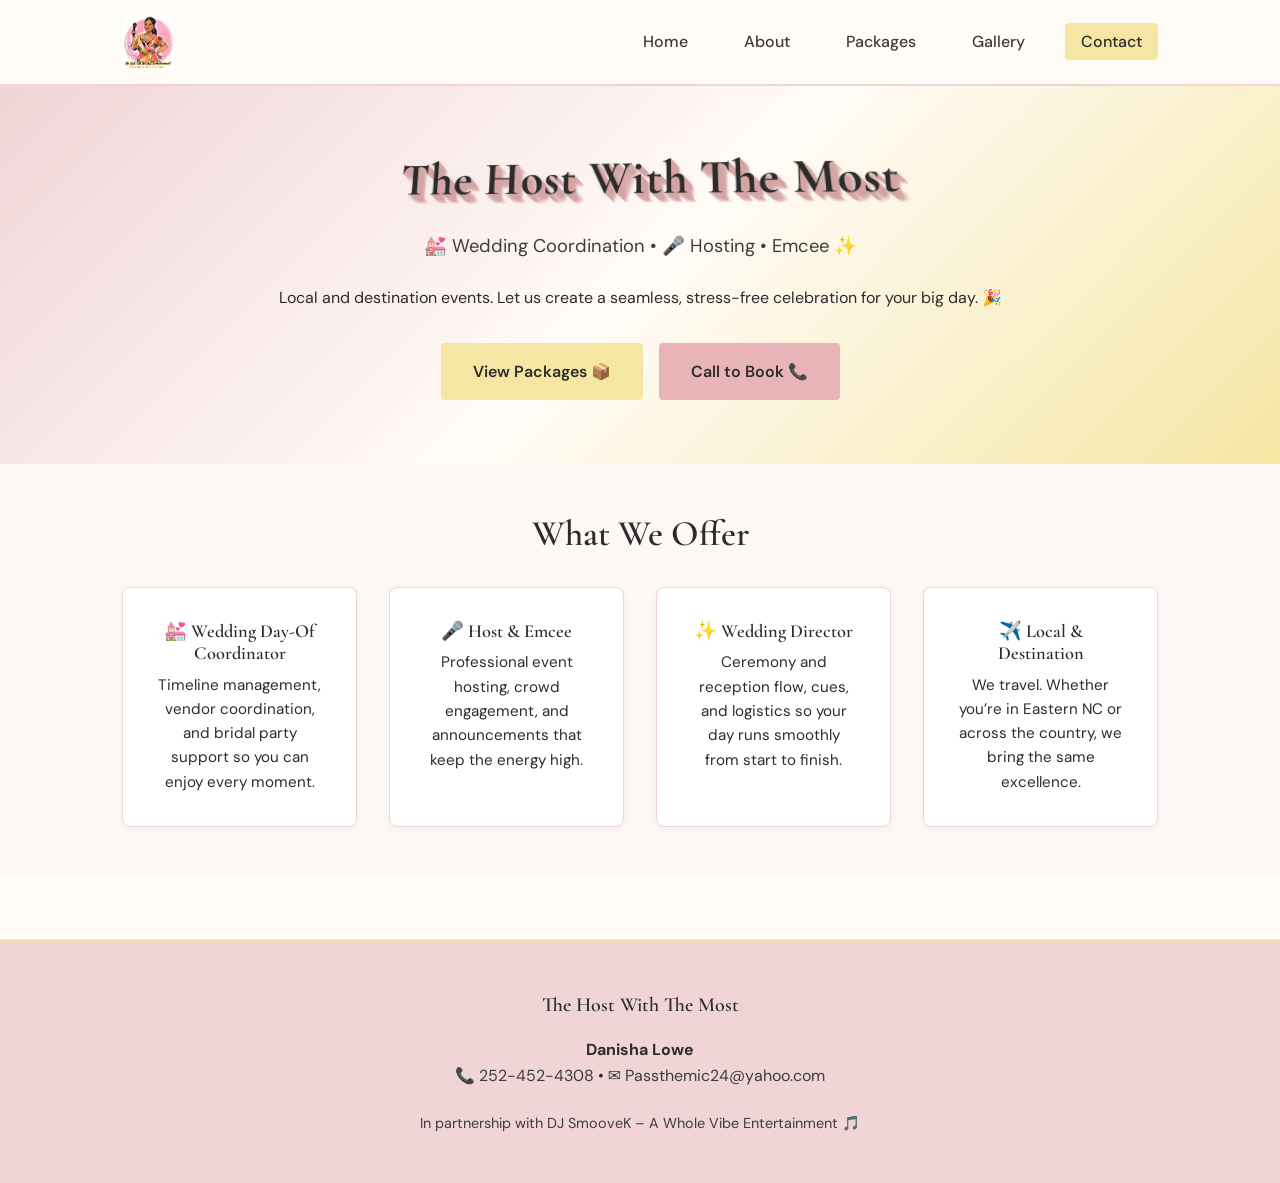
==== index.html @ b22f5bc8 "Initial commit: Host with the Most site Co-authored-by: Cursor <cursoragent@cursor.com>" ====
<!DOCTYPE html>
<html lang="en">
<head>
  <meta charset="UTF-8">
  <meta name="viewport" content="width=device-width, initial-scale=1.0">
  <title>The Host With The Most | Wedding Coordination, Hosting &amp; Emcee</title>
  <link rel="preconnect" href="https://fonts.googleapis.com">
  <link rel="preconnect" href="https://fonts.gstatic.com" crossorigin>
  <link href="https://fonts.googleapis.com/css2?family=Cormorant+Garamond:ital,wght@0,500;0,600;0,700;1,500&family=DM+Sans:ital,wght@0,400;0,500;0,600;0,700;1,400&display=swap" rel="stylesheet">
  <link rel="stylesheet" href="css/styles.css">
</head>
<body>
  <header class="site-header">
    <div class="site-header__inner container">
      <div class="site-logo">
        <a href="index.html">
          <img src="images/logo.jpeg" alt="The Host With The Most" class="site-logo__img">
        </a>
      </div>
      <button type="button" class="nav-toggle" aria-expanded="false" aria-controls="main-nav" aria-label="Toggle menu">
        <span aria-hidden="true">&#9776;</span>
      </button>
      <nav class="nav" id="main-nav" aria-label="Main navigation">
        <ul class="nav__list">
          <li class="nav__item"><a class="nav__link" href="index.html">Home</a></li>
          <li class="nav__item"><a class="nav__link" href="about.html">About</a></li>
          <li class="nav__item"><a class="nav__link" href="packages.html">Packages</a></li>
          <li class="nav__item"><a class="nav__link" href="gallery.html">Gallery</a></li>
          <li class="nav__item"><a class="nav__link nav__link--cta" href="tel:252-452-4308">Contact</a></li>
        </ul>
      </nav>
    </div>
  </header>

  <main>
    <section class="section section--hero">
      <div class="container text-center">
        <h1 class="hero-title hero-title--3d">The Host With The Most</h1>
        <p class="hero-tagline">💒 Wedding Coordination &bull; 🎤 Hosting &bull; Emcee ✨</p>
        <p>Local and destination events. Let us create a seamless, stress-free celebration for your big day. 🎉</p>
        <div class="btn-group btn-group--center">
          <a href="packages.html" class="btn btn--primary">View Packages 📦</a>
          <a href="tel:252-452-4308" class="btn btn--secondary">Call to Book 📞</a>
        </div>
      </div>
    </section>

    <section class="section section--alt">
      <div class="container">
        <h2 class="text-center">What We Offer</h2>
        <div class="services-grid">
          <article class="service-card">
            <h3 class="service-card__title">💒 Wedding Day-Of Coordinator</h3>
            <p>Timeline management, vendor coordination, and bridal party support so you can enjoy every moment.</p>
          </article>
          <article class="service-card">
            <h3 class="service-card__title">🎤 Host &amp; Emcee</h3>
            <p>Professional event hosting, crowd engagement, and announcements that keep the energy high.</p>
          </article>
          <article class="service-card">
            <h3 class="service-card__title">✨ Wedding Director</h3>
            <p>Ceremony and reception flow, cues, and logistics so your day runs smoothly from start to finish.</p>
          </article>
          <article class="service-card">
            <h3 class="service-card__title">✈️ Local &amp; Destination</h3>
            <p>We travel. Whether you&rsquo;re in Eastern NC or across the country, we bring the same excellence.</p>
          </article>
        </div>
      </div>
    </section>
  </main>

  <footer class="site-footer">
    <div class="site-footer__inner">
      <div class="site-footer__brand">The Host With The Most</div>
      <div class="site-footer__contact">
        <strong>Danisha Lowe</strong><br>
        <a href="tel:252-452-4308">📞 252-452-4308</a> &bull; <a href="mailto:Passthemic24@yahoo.com">✉️ Passthemic24@yahoo.com</a>
      </div>
      <p class="site-footer__sub">In partnership with DJ SmooveK &ndash; A Whole Vibe Entertainment 🎵</p>
    </div>
  </footer>

  <script src="js/main.js"></script>
</body>
</html>
---- css/styles.css ----
/* ============================================
   The Host With The Most – Global Styles
   Pink + yellow aesthetic, accessible
   ============================================ */

/* --- Design tokens --- */
:root {
  /* Primary: soft rose / dusty pink */
  --color-pink: #E8B4B8;
  --color-pink-deep: #D4A5A5;
  --color-pink-light: #F0D4D6;
  /* Accent: warm yellow / gold */
  --color-yellow: #F5E6A3;
  --color-yellow-deep: #E8D88A;
  /* Neutrals */
  --color-cream: #FFFBF7;
  --color-cream-warm: #FDF8F5;
  --color-text: #2C2C2C;
  --color-text-soft: #3D3D3D;
  /* Spacing & layout */
  --space-xs: 0.5rem;
  --space-sm: 1rem;
  --space-md: 1.5rem;
  --space-lg: 2rem;
  --space-xl: 3rem;
  --space-2xl: 4rem;
  --max-width: 1100px;
  --header-height: 72px;
  /* Typography */
  --font-heading: "Cormorant Garamond", Georgia, serif;
  --font-body: "DM Sans", system-ui, sans-serif;
  /* Transitions */
  --ease: 0.2s ease;
}

/* --- Reset & base --- */
*,
*::before,
*::after {
  box-sizing: border-box;
}

html {
  scroll-behavior: smooth;
}

body {
  margin: 0;
  font-family: var(--font-body);
  font-size: 1rem;
  line-height: 1.6;
  color: var(--color-text);
  background-color: var(--color-cream);
  -webkit-font-smoothing: antialiased;
}

img {
  max-width: 100%;
  height: auto;
  display: block;
}

a {
  color: var(--color-text-soft);
  text-decoration: none;
  transition: color var(--ease);
}

a:hover {
  color: var(--color-pink-deep);
}

a:focus-visible {
  outline: 2px solid var(--color-yellow-deep);
  outline-offset: 2px;
}

/* --- Typography --- */
h1, h2, h3 {
  font-family: var(--font-heading);
  font-weight: 600;
  line-height: 1.2;
  margin-top: 0;
}

h1 {
  font-size: clamp(2rem, 5vw, 3rem);
  margin-bottom: var(--space-md);
}

.hero-tagline {
  font-size: 1.15rem;
  color: var(--color-text-soft);
  margin-bottom: var(--space-md);
}

/* 3D block title on home hero */
.hero-title {
  margin-bottom: var(--space-md);
}

.hero-title--3d {
  display: inline-block;
  position: relative;
  color: var(--color-text);
  font-weight: 700;
  letter-spacing: 0.02em;
  transform: perspective(400px) rotateX(8deg) rotateY(-4deg);
  transform-style: preserve-3d;
  text-shadow:
    1px 1px 0 var(--color-pink-deep),
    2px 2px 0 var(--color-pink-deep),
    3px 3px 0 var(--color-pink-deep),
    4px 4px 0 var(--color-pink-deep),
    5px 5px 0 var(--color-pink-deep),
    6px 6px 0 rgba(212, 165, 165, 0.9),
    7px 7px 0 rgba(212, 165, 165, 0.8),
    8px 8px 0 rgba(212, 165, 165, 0.6),
    9px 9px 0 rgba(212, 165, 165, 0.4),
    10px 10px 0 rgba(212, 165, 165, 0.2),
    2px 2px 4px rgba(0, 0, 0, 0.15),
    4px 4px 8px rgba(0, 0, 0, 0.1);
}

h2 {
  font-size: clamp(1.5rem, 4vw, 2.25rem);
  margin-bottom: var(--space-lg);
  color: var(--color-text);
}

h3 {
  font-size: 1.25rem;
  margin-bottom: var(--space-sm);
}

p {
  margin-top: 0;
  margin-bottom: var(--space-md);
}

p:last-child {
  margin-bottom: 0;
}

/* --- Layout --- */
.site-header {
  position: sticky;
  top: 0;
  z-index: 100;
  background: var(--color-cream);
  border-bottom: 2px solid var(--color-pink-light);
  padding: var(--space-sm) var(--space-lg);
}

.site-header .site-header__inner {
  position: relative;
}

.site-header__inner {
  max-width: var(--max-width);
  margin: 0 auto;
  display: flex;
  align-items: center;
  justify-content: space-between;
  min-height: calc(var(--header-height) - var(--space-sm) * 2);
}

.site-logo {
  font-family: var(--font-heading);
  font-size: 1.35rem;
  font-weight: 600;
  color: var(--color-text);
}

.site-logo a {
  color: inherit;
  display: flex;
  align-items: center;
}

.site-logo a:hover {
  color: var(--color-pink-deep);
}

.site-logo__img {
  max-height: 52px;
  width: auto;
  display: block;
}

/* --- Navigation --- */
.nav {
  display: flex;
  align-items: center;
  gap: var(--space-md);
}

.nav__list {
  list-style: none;
  margin: 0;
  padding: 0;
  display: flex;
  flex-wrap: wrap;
  gap: var(--space-sm) var(--space-md);
}

.nav__link {
  font-weight: 500;
  padding: var(--space-xs) var(--space-sm);
}

.nav__link--cta {
  background: var(--color-yellow);
  color: var(--color-text);
  border-radius: 4px;
}

.nav__link--cta:hover {
  background: var(--color-yellow-deep);
  color: var(--color-text);
}

/* Mobile menu toggle */
.nav-toggle {
  display: none;
  background: none;
  border: none;
  padding: var(--space-sm);
  cursor: pointer;
  color: var(--color-text);
  font-size: 1.5rem;
  line-height: 1;
}

.nav-toggle:focus-visible {
  outline: 2px solid var(--color-yellow-deep);
  outline-offset: 2px;
}

@media (max-width: 768px) {
  .nav-toggle {
    display: block;
  }

  .nav {
    position: absolute;
    top: 100%;
    left: 0;
    right: 0;
    background: var(--color-cream);
    border-bottom: 2px solid var(--color-pink-light);
    padding: var(--space-md);
    flex-direction: column;
    align-items: stretch;
    gap: 0;
    max-height: 0;
    overflow: hidden;
    opacity: 0;
    transition: max-height 0.3s ease, opacity 0.2s ease;
  }

  .nav.is-open {
    max-height: 320px;
    opacity: 1;
  }

  .nav__list {
    flex-direction: column;
    gap: 0;
  }

  .nav__item {
    border-bottom: 1px solid var(--color-pink-light);
  }

  .nav__item:last-child {
    border-bottom: none;
  }

  .nav__link {
    display: block;
    padding: var(--space-md);
  }
}

/* --- Main content --- */
main {
  min-height: 60vh;
}

.container {
  max-width: var(--max-width);
  margin: 0 auto;
  padding: 0 var(--space-lg);
}

.section {
  padding: var(--space-xl) 0;
}

.section--hero {
  padding: var(--space-2xl) 0;
  background: linear-gradient(135deg, var(--color-pink-light) 0%, var(--color-cream) 50%, var(--color-yellow) 100%);
  background-attachment: scroll;
}

.section--alt {
  background: var(--color-cream-warm);
}

/* --- Buttons --- */
.btn {
  display: inline-block;
  padding: var(--space-sm) var(--space-lg);
  font-family: var(--font-body);
  font-size: 1rem;
  font-weight: 600;
  text-align: center;
  border: none;
  border-radius: 4px;
  cursor: pointer;
  transition: background var(--ease), color var(--ease), transform 0.15s ease;
}

.btn:focus-visible {
  outline: 2px solid var(--color-yellow-deep);
  outline-offset: 2px;
}

.btn--primary {
  background: var(--color-yellow);
  color: var(--color-text);
}

.btn--primary:hover {
  background: var(--color-yellow-deep);
}

.btn--secondary {
  background: var(--color-pink);
  color: var(--color-text);
}

.btn--secondary:hover {
  background: var(--color-pink-deep);
  color: #fff;
}

.btn-group {
  display: flex;
  flex-wrap: wrap;
  gap: var(--space-sm);
  margin-top: var(--space-lg);
}

.btn-group--center {
  justify-content: center;
}

/* --- Footer --- */
.site-footer {
  background: var(--color-pink-light);
  padding: var(--space-xl) var(--space-lg);
  margin-top: var(--space-2xl);
  border-top: 2px solid var(--color-yellow);
}

.site-footer__inner {
  max-width: var(--max-width);
  margin: 0 auto;
  text-align: center;
}

.site-footer__brand {
  font-family: var(--font-heading);
  font-size: 1.25rem;
  font-weight: 600;
  margin-bottom: var(--space-sm);
}

.site-footer__contact {
  margin-bottom: var(--space-md);
}

.site-footer__contact a {
  white-space: nowrap;
}

.site-footer__sub {
  font-size: 0.9rem;
  color: var(--color-text-soft);
  margin-top: var(--space-md);
}

/* --- Home: Services snapshot --- */
.services-grid {
  display: grid;
  grid-template-columns: repeat(auto-fit, minmax(220px, 1fr));
  gap: var(--space-lg);
  margin-top: var(--space-lg);
}

.service-card {
  background: #fff;
  padding: var(--space-lg);
  border-radius: 8px;
  border: 1px solid var(--color-pink-light);
  box-shadow: 0 2px 8px rgba(0, 0, 0, 0.04);
  text-align: center;
}

.service-card__title {
  font-family: var(--font-heading);
  font-size: 1.15rem;
  margin-bottom: var(--space-xs);
}

.service-card p {
  margin-bottom: 0;
  font-size: 0.95rem;
}

/* --- About page --- */
.about-intro {
  margin-bottom: var(--space-xl);
}

.about-content {
  max-width: 720px;
  margin: 0 auto;
}

.about-content .section {
  padding-top: var(--space-md);
}

.about-photo {
  width: 100%;
  max-width: 320px;
  margin: 0 auto var(--space-lg);
  border-radius: 8px;
  overflow: hidden;
  border: 3px solid var(--color-yellow);
}

.about-photo + .about-photo {
  margin-top: 0;
}

.about-photo img {
  width: 100%;
  aspect-ratio: 1;
  object-fit: cover;
}

/* --- Packages page --- */
.packages-list {
  display: flex;
  flex-direction: column;
  gap: var(--space-lg);
  margin-bottom: var(--space-xl);
}

.package-card {
  background: #fff;
  border: 2px solid var(--color-pink-light);
  border-radius: 8px;
  padding: var(--space-lg);
  position: relative;
}

.package-card::before {
  content: "";
  position: absolute;
  top: 0;
  left: 0;
  right: 0;
  height: 4px;
  background: var(--color-yellow);
  border-radius: 8px 8px 0 0;
}

.package-card__title {
  font-family: var(--font-heading);
  font-size: 1.35rem;
  margin-bottom: var(--space-xs);
}

.package-card__price {
  font-size: 1.5rem;
  font-weight: 700;
  color: var(--color-pink-deep);
  margin-bottom: var(--space-md);
}

.package-card__includes {
  margin: 0;
  padding-left: 1.25rem;
}

.package-card__includes li {
  margin-bottom: var(--space-xs);
}

.packages-notes {
  background: var(--color-pink-light);
  padding: var(--space-lg);
  border-radius: 8px;
  border-left: 4px solid var(--color-yellow);
  margin-top: var(--space-xl);
}

.packages-notes h3 {
  margin-top: 0;
}

.packages-cta {
  text-align: center;
  margin-top: var(--space-xl);
}

/* --- Gallery --- */
/* --- Gallery grid (fallback / unused when slideshow present) --- */
.gallery-grid {
  display: grid;
  grid-template-columns: repeat(2, 1fr);
  gap: var(--space-md);
  margin-top: var(--space-lg);
}

@media (min-width: 600px) {
  .gallery-grid {
    grid-template-columns: repeat(3, 1fr);
  }
}

@media (min-width: 900px) {
  .gallery-grid {
    grid-template-columns: repeat(4, 1fr);
  }
}

.gallery-item {
  position: relative;
  border-radius: 8px;
  overflow: hidden;
  border: 2px solid var(--color-pink-light);
  background: var(--color-cream-warm);
}

.gallery-item__img {
  width: 100%;
  aspect-ratio: 4 / 3;
  object-fit: contain;
  object-position: top center;
  background: var(--color-cream-warm);
}

.gallery-item__caption {
  padding: var(--space-sm);
  font-size: 0.9rem;
  text-align: center;
  background: #fff;
  color: var(--color-text-soft);
}

/* --- Gallery slideshow (one image per screen) --- */
.gallery-section .container {
  max-width: 960px;
}

.gallery-page-header {
  padding: var(--space-2xl) var(--space-lg) var(--space-xl);
}

.gallery-page-header h1 {
  font-size: clamp(2.25rem, 6vw, 3.5rem);
  margin-bottom: var(--space-md);
}

.gallery-page-header p {
  font-size: 1.2rem;
  margin-bottom: 0;
}

.gallery-slideshow {
  position: relative;
  margin-top: var(--space-lg);
}

.gallery-view {
  overflow: hidden;
  border-radius: 12px;
  border: 2px solid var(--color-pink-light);
  background: var(--color-cream-warm);
  aspect-ratio: 4 / 3;
  max-height: 70vh;
}

.gallery-track {
  display: flex;
  height: 100%;
  transition: transform 0.35s ease-out;
}

.gallery-slide {
  flex: 0 0 100%;
  width: 100%;
  height: 100%;
  display: flex;
  align-items: center;
  justify-content: center;
  padding: var(--space-sm);
}

.gallery-slide img {
  max-width: 100%;
  max-height: 100%;
  width: auto;
  height: auto;
  object-fit: contain;
  object-position: center;
  display: block;
}

.gallery-btn {
  position: absolute;
  top: 50%;
  transform: translateY(-50%);
  width: 48px;
  height: 48px;
  border: none;
  border-radius: 50%;
  background: var(--color-pink);
  color: var(--color-text);
  font-size: 1.5rem;
  line-height: 1;
  cursor: pointer;
  z-index: 2;
  transition: background var(--ease), color var(--ease);
  display: flex;
  align-items: center;
  justify-content: center;
  padding: 0;
}

.gallery-btn:hover {
  background: var(--color-pink-deep);
  color: #fff;
}

.gallery-btn:focus-visible {
  outline: 2px solid var(--color-yellow-deep);
  outline-offset: 2px;
}

.gallery-prev {
  left: var(--space-sm);
}

.gallery-next {
  right: var(--space-sm);
}

@media (max-width: 768px) {
  .gallery-view {
    display: none;
  }

  .gallery-slideshow {
    padding: 0;
  }

  .gallery-btn {
    display: none;
  }

  .gallery-thumb {
    width: 110px;
    height: 110px;
  }

  .gallery-thumbs {
    gap: var(--space-md);
    padding: var(--space-lg) var(--space-sm);
  }
}

.gallery-counter {
  position: absolute;
  bottom: var(--space-sm);
  left: 50%;
  transform: translateX(-50%);
  background: rgba(0, 0, 0, 0.5);
  color: #fff;
  padding: var(--space-xs) var(--space-sm);
  border-radius: 4px;
  font-size: 0.9rem;
  z-index: 2;
}

.gallery-thumbs {
  display: flex;
  flex-wrap: wrap;
  justify-content: center;
  gap: var(--space-sm);
  margin-top: var(--space-md);
  padding: var(--space-md) var(--space-sm);
}

.gallery-thumb {
  width: 88px;
  height: 88px;
  padding: 0;
  border: 2px solid var(--color-pink-light);
  border-radius: 8px;
  overflow: hidden;
  background: none;
  cursor: pointer;
  flex-shrink: 0;
  transition: border-color var(--ease), box-shadow var(--ease);
}

.gallery-thumb:hover {
  border-color: var(--color-pink-deep);
}

.gallery-thumb.active {
  border-color: var(--color-yellow-deep);
  box-shadow: 0 0 0 2px var(--color-yellow);
}

.gallery-thumb:focus-visible {
  outline: 2px solid var(--color-yellow-deep);
  outline-offset: 2px;
}

.gallery-thumb img {
  width: 100%;
  height: 100%;
  object-fit: cover;
  display: block;
}

/* --- Gallery full-screen lightbox --- */
.gallery-lightbox {
  position: fixed;
  inset: 0;
  z-index: 300;
  background: rgba(0, 0, 0, 0.95);
  display: flex;
  align-items: center;
  justify-content: center;
  padding: var(--space-lg);
  visibility: hidden;
  opacity: 0;
  transition: visibility 0.2s ease, opacity 0.2s ease;
}

.gallery-lightbox.is-open {
  visibility: visible;
  opacity: 1;
}

.gallery-lightbox-close {
  position: absolute;
  top: var(--space-md);
  right: var(--space-md);
  width: 48px;
  height: 48px;
  border: none;
  border-radius: 50%;
  background: var(--color-pink);
  color: #fff;
  font-size: 1.5rem;
  line-height: 1;
  cursor: pointer;
  z-index: 301;
  transition: background var(--ease);
}

.gallery-lightbox-close:hover {
  background: var(--color-pink-deep);
}

.gallery-lightbox-close:focus-visible {
  outline: 2px solid var(--color-yellow);
  outline-offset: 2px;
}

.gallery-lightbox-inner {
  max-width: 100%;
  max-height: 100%;
  display: flex;
  align-items: center;
  justify-content: center;
}

.gallery-lightbox-img {
  max-width: 100%;
  max-height: 95vh;
  width: auto;
  height: auto;
  object-fit: contain;
  display: block;
}

.gallery-lightbox-prev,
.gallery-lightbox-next {
  position: absolute;
  top: 50%;
  transform: translateY(-50%);
  width: 56px;
  height: 56px;
  border: none;
  border-radius: 50%;
  background: var(--color-pink);
  color: #fff;
  font-size: 1.75rem;
  cursor: pointer;
  z-index: 301;
  transition: background var(--ease);
  display: flex;
  align-items: center;
  justify-content: center;
  padding: 0;
  box-shadow: 0 2px 12px rgba(0, 0, 0, 0.3);
}

.gallery-lightbox-prev:hover,
.gallery-lightbox-next:hover {
  background: var(--color-pink-deep);
}

.gallery-lightbox-prev:focus-visible,
.gallery-lightbox-next:focus-visible {
  outline: 2px solid var(--color-yellow);
  outline-offset: 2px;
}

.gallery-lightbox-prev {
  left: var(--space-lg);
  right: auto;
}

.gallery-lightbox-next {
  right: var(--space-lg);
  left: auto;
}

@media (max-width: 768px) {
  .gallery-lightbox-prev,
  .gallery-lightbox-next {
    width: 52px;
    height: 52px;
    font-size: 1.5rem;
  }

  .gallery-lightbox-prev {
    left: var(--space-md);
    right: auto;
  }

  .gallery-lightbox-next {
    right: var(--space-md);
    left: auto;
  }
}

/* --- Utility --- */
.text-center {
  text-align: center;
}

.visually-hidden {
  position: absolute;
  width: 1px;
  height: 1px;
  padding: 0;
  margin: -1px;
  overflow: hidden;
  clip: rect(0, 0, 0, 0);
  white-space: nowrap;
  border: 0;
}
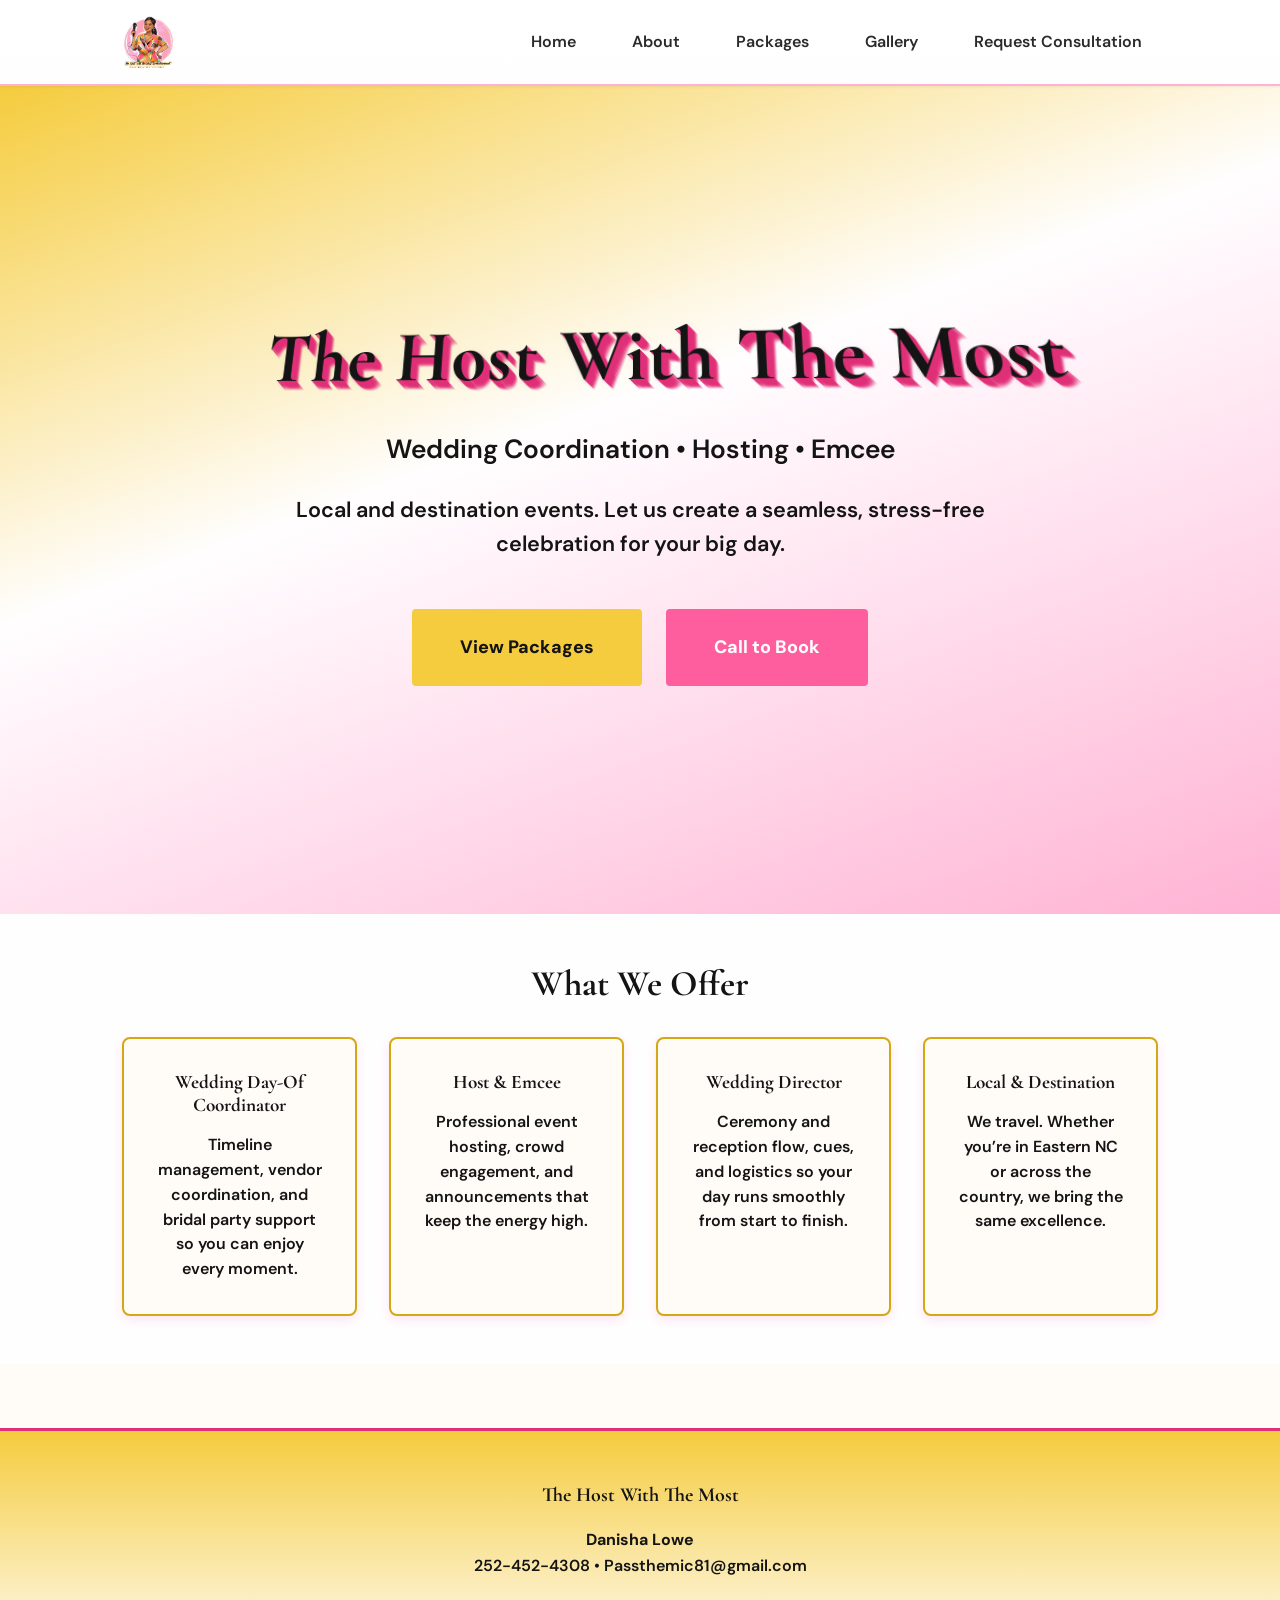
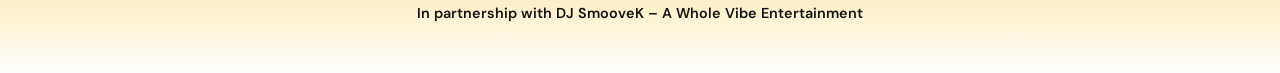
==== commit 544503cd: "Site updates: logo palette, gallery, consultation form, Safari date fix, favicons Made:" ====
--- a/index.html
+++ b/index.html
@@ -3,10 +3,12 @@
 <head>
   <meta charset="UTF-8">
   <meta name="viewport" content="width=device-width, initial-scale=1.0">
+  <link rel="icon" href="images/favicon.png" type="image/png">
+  <link rel="apple-touch-icon" href="images/apple-touch-icon.png">
   <title>The Host With The Most | Wedding Coordination, Hosting &amp; Emcee</title>
   <link rel="preconnect" href="https://fonts.googleapis.com">
   <link rel="preconnect" href="https://fonts.gstatic.com" crossorigin>
-  <link href="https://fonts.googleapis.com/css2?family=Cormorant+Garamond:ital,wght@0,500;0,600;0,700;1,500&family=DM+Sans:ital,wght@0,400;0,500;0,600;0,700;1,400&display=swap" rel="stylesheet">
+  <link href="https://fonts.googleapis.com/css2?family=Cormorant+Garamond:ital,wght@0,500;0,600;0,700;1,500&family=DM+Sans:ital,wght@0,400;0,500;0,600;0,700;0,800;1,400&display=swap" rel="stylesheet">
   <link rel="stylesheet" href="css/styles.css">
 </head>
 <body>
@@ -26,7 +28,7 @@
           <li class="nav__item"><a class="nav__link" href="about.html">About</a></li>
           <li class="nav__item"><a class="nav__link" href="packages.html">Packages</a></li>
           <li class="nav__item"><a class="nav__link" href="gallery.html">Gallery</a></li>
-          <li class="nav__item"><a class="nav__link nav__link--cta" href="tel:252-452-4308">Contact</a></li>
+          <li class="nav__item"><a class="nav__link" href="book-now.html">Request Consultation</a></li>
         </ul>
       </nav>
     </div>
@@ -36,11 +38,11 @@
     <section class="section section--hero">
       <div class="container text-center">
         <h1 class="hero-title hero-title--3d">The Host With The Most</h1>
-        <p class="hero-tagline">💒 Wedding Coordination &bull; 🎤 Hosting &bull; Emcee ✨</p>
-        <p>Local and destination events. Let us create a seamless, stress-free celebration for your big day. 🎉</p>
+        <p class="hero-tagline">Wedding Coordination &bull; Hosting &bull; Emcee</p>
+        <p class="hero-intro">Local and destination events. Let us create a seamless, stress-free celebration for your big day.</p>
         <div class="btn-group btn-group--center">
-          <a href="packages.html" class="btn btn--primary">View Packages 📦</a>
-          <a href="tel:252-452-4308" class="btn btn--secondary">Call to Book 📞</a>
+          <a href="packages.html" class="btn btn--primary">View Packages</a>
+          <a href="tel:252-452-4308" class="btn btn--secondary">Call to Book</a>
         </div>
       </div>
     </section>
@@ -50,19 +52,19 @@
         <h2 class="text-center">What We Offer</h2>
         <div class="services-grid">
           <article class="service-card">
-            <h3 class="service-card__title">💒 Wedding Day-Of Coordinator</h3>
+            <h3 class="service-card__title">Wedding Day-Of Coordinator</h3>
             <p>Timeline management, vendor coordination, and bridal party support so you can enjoy every moment.</p>
           </article>
           <article class="service-card">
-            <h3 class="service-card__title">🎤 Host &amp; Emcee</h3>
+            <h3 class="service-card__title">Host &amp; Emcee</h3>
             <p>Professional event hosting, crowd engagement, and announcements that keep the energy high.</p>
           </article>
           <article class="service-card">
-            <h3 class="service-card__title">✨ Wedding Director</h3>
+            <h3 class="service-card__title">Wedding Director</h3>
             <p>Ceremony and reception flow, cues, and logistics so your day runs smoothly from start to finish.</p>
           </article>
           <article class="service-card">
-            <h3 class="service-card__title">✈️ Local &amp; Destination</h3>
+            <h3 class="service-card__title">Local &amp; Destination</h3>
             <p>We travel. Whether you&rsquo;re in Eastern NC or across the country, we bring the same excellence.</p>
           </article>
         </div>
@@ -75,9 +77,9 @@
       <div class="site-footer__brand">The Host With The Most</div>
       <div class="site-footer__contact">
         <strong>Danisha Lowe</strong><br>
-        <a href="tel:252-452-4308">📞 252-452-4308</a> &bull; <a href="mailto:Passthemic24@yahoo.com">✉️ Passthemic24@yahoo.com</a>
+        <a href="tel:252-452-4308">252-452-4308</a> &bull; <a href="mailto:Passthemic81@gmail.com">Passthemic81@gmail.com</a>
       </div>
-      <p class="site-footer__sub">In partnership with DJ SmooveK &ndash; A Whole Vibe Entertainment 🎵</p>
+      <p class="site-footer__sub">In partnership with DJ SmooveK &ndash; A Whole Vibe Entertainment</p>
     </div>
   </footer>
 
--- a/css/styles.css
+++ b/css/styles.css
@@ -1,22 +1,29 @@
 /* ============================================
    The Host With The Most – Global Styles
-   Pink + yellow aesthetic, accessible
+   Palette matched to logo: bubblegum pink circle, marigold gold glow, black script
    ============================================ */
 
-/* --- Design tokens --- */
+/* --- Design tokens (logo-derived) --- */
 :root {
-  /* Primary: soft rose / dusty pink */
-  --color-pink: #E8B4B8;
-  --color-pink-deep: #D4A5A5;
-  --color-pink-light: #F0D4D6;
-  /* Accent: warm yellow / gold */
-  --color-yellow: #F5E6A3;
-  --color-yellow-deep: #E8D88A;
-  /* Neutrals */
-  --color-cream: #FFFBF7;
-  --color-cream-warm: #FDF8F5;
-  --color-text: #2C2C2C;
-  --color-text-soft: #3D3D3D;
+  /* Primary: vibrant bubblegum pink (logo circle) */
+  --color-pink: #ff5e9e;
+  --color-pink-deep: #e03078;
+  --color-pink-light: #ffb3d4;
+  --color-pink-wash: #fff5f9;
+  /* RGB for shadows / translucent UI (pairs with --color-pink-deep) */
+  --color-pink-deep-rgb: 224, 48, 120;
+  /* Accent: marigold / warm gold (logo text glow & dress) */
+  --color-yellow: #f5cc3e;
+  --color-yellow-deep: #d4a812;
+  --color-yellow-soft: #fff8e0;
+  /* Dress pattern accents (use in gradients / borders sparingly) */
+  --color-coral: #ff8577;
+  --color-mint: #52c4af;
+  /* Neutrals: clean ground like logo canvas */
+  --color-cream: #fffeff;
+  --color-cream-warm: #fffbf7;
+  --color-text: #141414;
+  --color-text-soft: #2a2a2a;
   /* Spacing & layout */
   --space-xs: 0.5rem;
   --space-sm: 1rem;
@@ -29,6 +36,10 @@
   /* Typography */
   --font-heading: "Cormorant Garamond", Georgia, serif;
   --font-body: "DM Sans", system-ui, sans-serif;
+  --fw-body: 500;
+  --fw-strong: 600;
+  --fw-heading: 700;
+  --fw-display: 800;
   /* Transitions */
   --ease: 0.2s ease;
 }
@@ -48,9 +59,10 @@
   margin: 0;
   font-family: var(--font-body);
   font-size: 1rem;
+  font-weight: var(--fw-body);
   line-height: 1.6;
   color: var(--color-text);
-  background-color: var(--color-cream);
+  background-color: var(--color-cream-warm);
   -webkit-font-smoothing: antialiased;
 }
 
@@ -78,7 +90,7 @@
 /* --- Typography --- */
 h1, h2, h3 {
   font-family: var(--font-heading);
-  font-weight: 600;
+  font-weight: var(--fw-heading);
   line-height: 1.2;
   margin-top: 0;
 }
@@ -90,8 +102,41 @@
 
 .hero-tagline {
   font-size: 1.15rem;
-  color: var(--color-text-soft);
+  font-weight: var(--fw-strong);
+  color: var(--color-text);
   margin-bottom: var(--space-md);
+}
+
+/* Home hero: larger headline, tagline, intro, buttons */
+.section--hero h1.hero-title {
+  font-size: clamp(2.75rem, 9vw, 4.75rem);
+  margin-bottom: var(--space-lg);
+  line-height: 1.08;
+}
+
+.section--hero .hero-tagline {
+  font-size: clamp(1.25rem, 3.5vw, 1.65rem);
+  margin-bottom: var(--space-md);
+}
+
+.section--hero .hero-intro {
+  font-size: clamp(1.1rem, 2.8vw, 1.35rem);
+  font-weight: var(--fw-strong);
+  max-width: 36em;
+  margin-left: auto;
+  margin-right: auto;
+  margin-bottom: var(--space-xl);
+  line-height: 1.55;
+}
+
+.section--hero .btn {
+  font-size: 1.125rem;
+  padding: var(--space-md) var(--space-xl);
+}
+
+.section--hero .btn-group {
+  margin-top: var(--space-md);
+  gap: var(--space-md);
 }
 
 /* 3D block title on home hero */
@@ -103,7 +148,7 @@
   display: inline-block;
   position: relative;
   color: var(--color-text);
-  font-weight: 700;
+  font-weight: var(--fw-display);
   letter-spacing: 0.02em;
   transform: perspective(400px) rotateX(8deg) rotateY(-4deg);
   transform-style: preserve-3d;
@@ -113,13 +158,50 @@
     3px 3px 0 var(--color-pink-deep),
     4px 4px 0 var(--color-pink-deep),
     5px 5px 0 var(--color-pink-deep),
-    6px 6px 0 rgba(212, 165, 165, 0.9),
-    7px 7px 0 rgba(212, 165, 165, 0.8),
-    8px 8px 0 rgba(212, 165, 165, 0.6),
-    9px 9px 0 rgba(212, 165, 165, 0.4),
-    10px 10px 0 rgba(212, 165, 165, 0.2),
+    6px 6px 0 rgba(var(--color-pink-deep-rgb), 0.9),
+    7px 7px 0 rgba(var(--color-pink-deep-rgb), 0.8),
+    8px 8px 0 rgba(var(--color-pink-deep-rgb), 0.6),
+    9px 9px 0 rgba(var(--color-pink-deep-rgb), 0.4),
+    10px 10px 0 rgba(var(--color-pink-deep-rgb), 0.2),
     2px 2px 4px rgba(0, 0, 0, 0.15),
     4px 4px 8px rgba(0, 0, 0, 0.1);
+}
+
+@keyframes heroTitleReveal {
+  0% {
+    opacity: 0;
+    transform: perspective(400px) rotateX(22deg) rotateY(-12deg) translateY(1.5rem) scale(0.92);
+    filter: blur(8px);
+  }
+  100% {
+    opacity: 1;
+    transform: perspective(400px) rotateX(8deg) rotateY(-4deg) translateY(0) scale(1);
+    filter: blur(0);
+  }
+}
+
+@keyframes heroTitleShine {
+  0%, 100% {
+    filter: brightness(1);
+  }
+  50% {
+    filter: brightness(1.08);
+  }
+}
+
+.section--hero h1.hero-title.hero-title--3d {
+  animation:
+    heroTitleReveal 1.05s cubic-bezier(0.22, 1, 0.36, 1) 0.15s both,
+    heroTitleShine 4s ease-in-out 1.4s infinite;
+}
+
+@media (prefers-reduced-motion: reduce) {
+  .section--hero h1.hero-title.hero-title--3d {
+    animation: none;
+    opacity: 1;
+    filter: none;
+    transform: perspective(400px) rotateX(8deg) rotateY(-4deg);
+  }
 }
 
 h2 {
@@ -147,8 +229,9 @@
   position: sticky;
   top: 0;
   z-index: 100;
-  background: var(--color-cream);
+  background: linear-gradient(180deg, #ffffff 0%, var(--color-cream) 100%);
   border-bottom: 2px solid var(--color-pink-light);
+  box-shadow: 0 1px 3px rgba(0, 0, 0, 0.06);
   padding: var(--space-sm) var(--space-lg);
 }
 
@@ -168,7 +251,7 @@
 .site-logo {
   font-family: var(--font-heading);
   font-size: 1.35rem;
-  font-weight: 600;
+  font-weight: var(--fw-heading);
   color: var(--color-text);
 }
 
@@ -205,7 +288,7 @@
 }
 
 .nav__link {
-  font-weight: 500;
+  font-weight: var(--fw-strong);
   padding: var(--space-xs) var(--space-sm);
 }
 
@@ -238,8 +321,27 @@
 }
 
 @media (max-width: 768px) {
+  .site-header {
+    padding-left: var(--space-sm);
+    padding-right: 0;
+  }
+
+  .site-header .site-header__inner {
+    max-width: 100%;
+    width: 100%;
+    margin: 0;
+    padding-left: 0;
+    padding-right: 0;
+  }
+
   .nav-toggle {
-    display: block;
+    display: flex;
+    align-items: center;
+    justify-content: center;
+    min-width: 52px;
+    min-height: 52px;
+    padding: var(--space-md);
+    font-size: 2rem;
   }
 
   .nav {
@@ -248,7 +350,7 @@
     left: 0;
     right: 0;
     background: var(--color-cream);
-    border-bottom: 2px solid var(--color-pink-light);
+    border-bottom: 2px solid var(--color-yellow-deep);
     padding: var(--space-md);
     flex-direction: column;
     align-items: stretch;
@@ -260,8 +362,9 @@
   }
 
   .nav.is-open {
-    max-height: 320px;
+    max-height: min(420px, 85vh);
     opacity: 1;
+    overflow-y: auto;
   }
 
   .nav__list {
@@ -299,13 +402,25 @@
 }
 
 .section--hero {
-  padding: var(--space-2xl) 0;
-  background: linear-gradient(135deg, var(--color-pink-light) 0%, var(--color-cream) 50%, var(--color-yellow) 100%);
+  display: flex;
+  flex-direction: column;
+  align-items: center;
+  justify-content: center;
+  min-height: calc(100vh - var(--header-height));
+  min-height: calc(100dvh - var(--header-height));
+  padding: var(--space-lg) 0;
+  box-sizing: border-box;
+  background: linear-gradient(160deg, var(--color-yellow) 0%, var(--color-cream) 42%, var(--color-pink-light) 100%);
   background-attachment: scroll;
 }
 
+.section--hero .container {
+  width: 100%;
+  max-width: var(--max-width);
+}
+
 .section--alt {
-  background: var(--color-cream-warm);
+  background: var(--color-cream);
 }
 
 /* --- Buttons --- */
@@ -314,7 +429,7 @@
   padding: var(--space-sm) var(--space-lg);
   font-family: var(--font-body);
   font-size: 1rem;
-  font-weight: 600;
+  font-weight: var(--fw-display);
   text-align: center;
   border: none;
   border-radius: 4px;
@@ -338,7 +453,7 @@
 
 .btn--secondary {
   background: var(--color-pink);
-  color: var(--color-text);
+  color: #fff;
 }
 
 .btn--secondary:hover {
@@ -359,10 +474,10 @@
 
 /* --- Footer --- */
 .site-footer {
-  background: var(--color-pink-light);
+  background: linear-gradient(180deg, var(--color-yellow) 0%, var(--color-cream) 100%);
   padding: var(--space-xl) var(--space-lg);
   margin-top: var(--space-2xl);
-  border-top: 2px solid var(--color-yellow);
+  border-top: 3px solid var(--color-pink-deep);
 }
 
 .site-footer__inner {
@@ -374,7 +489,7 @@
 .site-footer__brand {
   font-family: var(--font-heading);
   font-size: 1.25rem;
-  font-weight: 600;
+  font-weight: var(--fw-heading);
   margin-bottom: var(--space-sm);
 }
 
@@ -384,11 +499,14 @@
 
 .site-footer__contact a {
   white-space: nowrap;
+  font-weight: var(--fw-strong);
+  color: var(--color-text);
 }
 
 .site-footer__sub {
   font-size: 0.9rem;
-  color: var(--color-text-soft);
+  font-weight: var(--fw-strong);
+  color: var(--color-text);
   margin-top: var(--space-md);
 }
 
@@ -401,23 +519,28 @@
 }
 
 .service-card {
-  background: #fff;
+  background: var(--color-cream-warm);
   padding: var(--space-lg);
   border-radius: 8px;
-  border: 1px solid var(--color-pink-light);
-  box-shadow: 0 2px 8px rgba(0, 0, 0, 0.04);
+  border: 2px solid var(--color-yellow-deep);
+  box-shadow: 0 4px 12px rgba(var(--color-pink-deep-rgb), 0.12);
   text-align: center;
 }
 
 .service-card__title {
   font-family: var(--font-heading);
-  font-size: 1.15rem;
-  margin-bottom: var(--space-xs);
+  font-size: 1.2rem;
+  font-weight: var(--fw-display);
+  margin-bottom: var(--space-sm);
+  color: var(--color-text);
 }
 
 .service-card p {
   margin-bottom: 0;
-  font-size: 0.95rem;
+  font-size: 1rem;
+  font-weight: var(--fw-strong);
+  color: var(--color-text);
+  line-height: 1.55;
 }
 
 /* --- About page --- */
@@ -462,8 +585,8 @@
 }
 
 .package-card {
-  background: #fff;
-  border: 2px solid var(--color-pink-light);
+  background: var(--color-cream);
+  border: 2px solid var(--color-yellow-deep);
   border-radius: 8px;
   padding: var(--space-lg);
   position: relative;
@@ -476,19 +599,20 @@
   left: 0;
   right: 0;
   height: 4px;
-  background: var(--color-yellow);
+  background: var(--color-pink-deep);
   border-radius: 8px 8px 0 0;
 }
 
 .package-card__title {
   font-family: var(--font-heading);
   font-size: 1.35rem;
+  font-weight: var(--fw-heading);
   margin-bottom: var(--space-xs);
 }
 
 .package-card__price {
   font-size: 1.5rem;
-  font-weight: 700;
+  font-weight: var(--fw-display);
   color: var(--color-pink-deep);
   margin-bottom: var(--space-md);
 }
@@ -506,12 +630,19 @@
   background: var(--color-pink-light);
   padding: var(--space-lg);
   border-radius: 8px;
-  border-left: 4px solid var(--color-yellow);
+  border-left: 4px solid var(--color-pink-deep);
+  border-top: 1px solid var(--color-yellow);
   margin-top: var(--space-xl);
 }
 
 .packages-notes h3 {
   margin-top: 0;
+  font-weight: var(--fw-heading);
+}
+
+.package-card strong,
+.packages-notes strong {
+  font-weight: var(--fw-display);
 }
 
 .packages-cta {
@@ -544,8 +675,8 @@
   position: relative;
   border-radius: 8px;
   overflow: hidden;
-  border: 2px solid var(--color-pink-light);
-  background: var(--color-cream-warm);
+  border: 2px solid var(--color-yellow-deep);
+  background: var(--color-cream);
 }
 
 .gallery-item__img {
@@ -553,33 +684,43 @@
   aspect-ratio: 4 / 3;
   object-fit: contain;
   object-position: top center;
-  background: var(--color-cream-warm);
+  background: var(--color-pink-light);
 }
 
 .gallery-item__caption {
   padding: var(--space-sm);
   font-size: 0.9rem;
   text-align: center;
-  background: #fff;
+  background: var(--color-cream-warm);
   color: var(--color-text-soft);
 }
 
 /* --- Gallery slideshow (one image per screen) --- */
+.gallery-section {
+  background: linear-gradient(180deg, var(--color-cream) 0%, var(--color-pink-light) 55%, var(--color-cream-warm) 100%);
+}
+
 .gallery-section .container {
   max-width: 960px;
 }
 
 .gallery-page-header {
-  padding: var(--space-2xl) var(--space-lg) var(--space-xl);
+  padding: var(--space-md) var(--space-lg) var(--space-md);
+  background: var(--color-yellow);
+  border-radius: 12px;
+  border: 2px solid var(--color-pink-deep);
+  margin-bottom: var(--space-md);
 }
 
 .gallery-page-header h1 {
-  font-size: clamp(2.25rem, 6vw, 3.5rem);
-  margin-bottom: var(--space-md);
+  font-size: clamp(1.85rem, 5vw, 2.75rem);
+  margin-bottom: var(--space-sm);
 }
 
 .gallery-page-header p {
-  font-size: 1.2rem;
+  font-size: 1.05rem;
+  font-weight: var(--fw-strong);
+  color: var(--color-text);
   margin-bottom: 0;
 }
 
@@ -589,10 +730,11 @@
 }
 
 .gallery-view {
+  position: relative;
   overflow: hidden;
   border-radius: 12px;
-  border: 2px solid var(--color-pink-light);
-  background: var(--color-cream-warm);
+  border: 2px solid var(--color-pink-deep);
+  background: var(--color-cream);
   aspect-ratio: 4 / 3;
   max-height: 70vh;
 }
@@ -620,6 +762,54 @@
   height: auto;
   object-fit: contain;
   object-position: center;
+  display: block;
+}
+
+.gallery-slide-video {
+  max-width: 100%;
+  max-height: 100%;
+  width: auto;
+  height: auto;
+  object-fit: contain;
+  display: block;
+}
+
+/* Video thumb: no <video> src — avoids downloading the MOV for a tiny preview */
+.gallery-thumb-video-ph {
+  display: flex;
+  align-items: center;
+  justify-content: center;
+  width: 100%;
+  height: 100%;
+  min-height: 100%;
+  background: linear-gradient(145deg, #2a2a2a 0%, #1a1a1a 100%);
+  position: relative;
+}
+
+.gallery-thumb-video-ph::after {
+  content: '';
+  width: 0;
+  height: 0;
+  border-style: solid;
+  border-width: 14px 0 14px 22px;
+  border-color: transparent transparent transparent rgba(255, 255, 255, 0.95);
+  margin-left: 6px;
+  filter: drop-shadow(0 1px 2px rgba(0, 0, 0, 0.4));
+}
+
+.gallery-lightbox-video {
+  display: none;
+  max-width: 100%;
+  max-height: 95vh;
+  width: auto;
+  height: auto;
+}
+
+.gallery-lightbox-inner.is-video .gallery-lightbox-img {
+  display: none;
+}
+
+.gallery-lightbox-inner.is-video .gallery-lightbox-video {
   display: block;
 }
 
@@ -632,11 +822,12 @@
   border: none;
   border-radius: 50%;
   background: var(--color-pink);
-  color: var(--color-text);
+  color: #fff;
   font-size: 1.5rem;
   line-height: 1;
   cursor: pointer;
-  z-index: 2;
+  z-index: 3;
+  box-shadow: 0 2px 8px rgba(0, 0, 0, 0.12);
   transition: background var(--ease), color var(--ease);
   display: flex;
   align-items: center;
@@ -706,6 +897,9 @@
   gap: var(--space-sm);
   margin-top: var(--space-md);
   padding: var(--space-md) var(--space-sm);
+  background: var(--color-yellow);
+  border-radius: 12px;
+  border: 2px solid var(--color-pink-light);
 }
 
 .gallery-thumb {
@@ -740,6 +934,200 @@
   height: 100%;
   object-fit: cover;
   display: block;
+}
+
+/* --- Book Now page --- */
+.book-cta {
+  margin-bottom: var(--space-2xl);
+}
+
+.book-cta .btn-group {
+  margin-top: var(--space-md);
+}
+
+.consult-form-wrap {
+  margin-top: var(--space-xl);
+  padding: var(--space-lg);
+  background: var(--color-pink-light);
+  border-radius: 12px;
+  border: 2px solid var(--color-yellow-deep);
+  max-width: 640px;
+  width: 100%;
+  min-width: 0;
+  margin-left: auto;
+  margin-right: auto;
+  box-sizing: border-box;
+  overflow-x: hidden;
+}
+
+.consult-form-wrap h2 {
+  margin-bottom: var(--space-sm);
+}
+
+.consult-form-intro {
+  margin-bottom: var(--space-lg);
+  font-size: 0.95rem;
+  color: var(--color-text-soft);
+}
+
+.form-success {
+  padding: var(--space-md);
+  margin-bottom: var(--space-lg);
+  background: var(--color-yellow-soft);
+  border: 2px solid var(--color-yellow-deep);
+  border-radius: 8px;
+  font-weight: var(--fw-strong);
+  color: var(--color-text);
+}
+
+.consult-form {
+  text-align: left;
+  min-width: 0;
+}
+
+.form-row {
+  margin-bottom: var(--space-md);
+}
+
+.form-row--split {
+  display: grid;
+  grid-template-columns: 1fr 1fr;
+  gap: var(--space-md);
+  min-width: 0;
+}
+
+@media (max-width: 600px) {
+  .form-row--split {
+    grid-template-columns: 1fr;
+  }
+
+  .consult-form-wrap {
+    padding: var(--space-md);
+  }
+}
+
+.form-field {
+  min-width: 0;
+}
+
+.form-label {
+  display: block;
+  font-weight: var(--fw-strong);
+  margin-bottom: var(--space-xs);
+  color: var(--color-text);
+}
+
+.form-required {
+  color: var(--color-pink-deep);
+}
+
+.form-input {
+  width: 100%;
+  max-width: 100%;
+  min-width: 0;
+  padding: var(--space-sm) var(--space-md);
+  font-family: var(--font-body);
+  font-size: 1rem;
+  border: 2px solid var(--color-pink-light);
+  border-radius: 6px;
+  background: var(--color-cream);
+  color: var(--color-text);
+  transition: border-color var(--ease), box-shadow var(--ease);
+  box-sizing: border-box;
+}
+
+/* Native date/time pickers often enforce a min-width (especially Safari) */
+input[type='time'].form-input,
+input[type='datetime-local'].form-input {
+  max-width: 100%;
+  min-width: 0;
+  min-inline-size: 0;
+}
+
+/* Safari / WebKit: clip overflow + reset appearance so width:100% is respected */
+.form-input-shell {
+  width: 100%;
+  max-width: 100%;
+  min-width: 0;
+  overflow: hidden;
+  border-radius: 6px;
+  border: 2px solid var(--color-pink-light);
+  background: var(--color-cream);
+  box-sizing: border-box;
+}
+
+.form-input-shell:hover {
+  border-color: var(--color-yellow-deep);
+}
+
+.form-input-shell:focus-within {
+  border-color: var(--color-pink-deep);
+  box-shadow: 0 0 0 3px rgba(var(--color-pink-deep-rgb), 0.2);
+}
+
+.form-input.form-input--date {
+  display: block;
+  width: 100%;
+  max-width: 100%;
+  min-width: 0;
+  min-inline-size: 0;
+  margin: 0;
+  border: none;
+  border-radius: 0;
+  -webkit-appearance: none;
+  appearance: none;
+  /* iOS Safari: avoid intrinsic min-width larger than container */
+  box-sizing: border-box;
+  font-size: 1rem;
+  min-height: 2.75rem;
+}
+
+.form-input--date:focus {
+  box-shadow: none;
+}
+
+/* WebKit date control internals — prevent extra horizontal overflow */
+.form-input--date::-webkit-date-and-time-value {
+  text-align: left;
+}
+
+.form-input--date::-webkit-calendar-picker-indicator {
+  margin-left: 0;
+  padding-right: var(--space-xs);
+}
+
+.form-input::placeholder {
+  color: var(--color-text-soft);
+  opacity: 0.7;
+}
+
+.form-input:hover {
+  border-color: var(--color-yellow-deep);
+}
+
+.form-input:focus {
+  outline: none;
+  border-color: var(--color-pink-deep);
+  box-shadow: 0 0 0 3px rgba(var(--color-pink-deep-rgb), 0.2);
+}
+
+.form-select {
+  cursor: pointer;
+  appearance: auto;
+}
+
+.form-textarea {
+  resize: vertical;
+  min-height: 120px;
+}
+
+.form-actions {
+  margin-top: var(--space-lg);
+  text-align: center;
+}
+
+.form-actions .btn {
+  min-width: 200px;
 }
 
 /* --- Gallery full-screen lightbox --- */
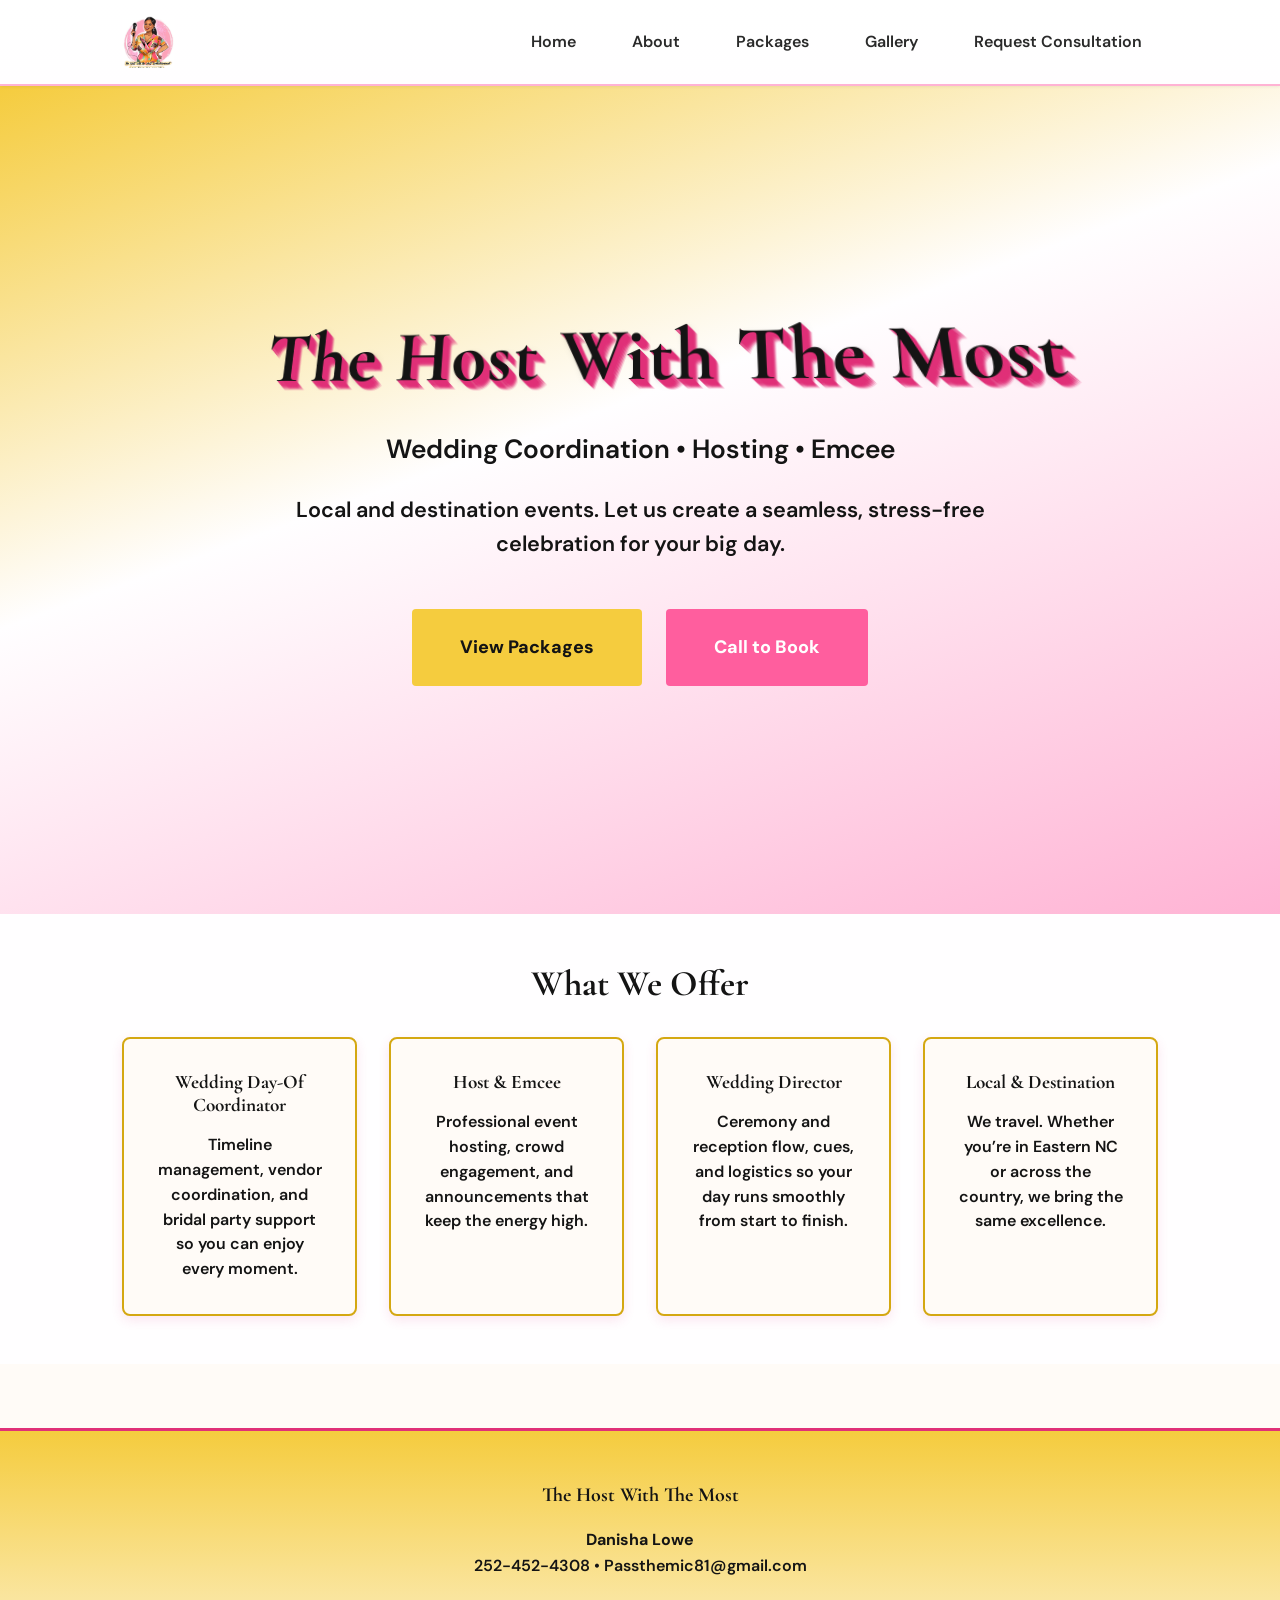
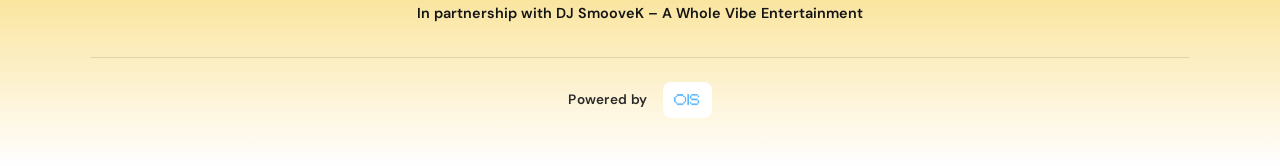
==== commit 71ae20b3: "Footer: Powered by OIS logo, rounded corners, link to owolabisolutions.com Made-with: Cursor" ====
--- a/index.html
+++ b/index.html
@@ -10,6 +10,7 @@
   <link rel="preconnect" href="https://fonts.gstatic.com" crossorigin>
   <link href="https://fonts.googleapis.com/css2?family=Cormorant+Garamond:ital,wght@0,500;0,600;0,700;1,500&family=DM+Sans:ital,wght@0,400;0,500;0,600;0,700;0,800;1,400&display=swap" rel="stylesheet">
   <link rel="stylesheet" href="css/styles.css">
+  <link rel="preload" href="images/logo.jpeg" as="image">
 </head>
 <body>
   <header class="site-header">
@@ -80,9 +81,16 @@
         <a href="tel:252-452-4308">252-452-4308</a> &bull; <a href="mailto:Passthemic81@gmail.com">Passthemic81@gmail.com</a>
       </div>
       <p class="site-footer__sub">In partnership with DJ SmooveK &ndash; A Whole Vibe Entertainment</p>
+      <div class="site-footer__powered">
+        <span class="site-footer__powered-text">Powered by</span>
+        <a class="site-footer__powered-link" href="https://www.owolabisolutions.com/" target="_blank" rel="noopener noreferrer">
+          <img class="site-footer__powered-logo" src="images/OIS.png" width="120" height="36" alt="OIS — Owolabi Solutions">
+        </a>
+      </div>
     </div>
   </footer>
 
   <script src="js/main.js"></script>
+  <script src="js/preload-assets.js"></script>
 </body>
 </html>
--- a/css/styles.css
+++ b/css/styles.css
@@ -510,6 +510,51 @@
   margin-top: var(--space-md);
 }
 
+.site-footer__powered {
+  display: flex;
+  flex-wrap: wrap;
+  align-items: center;
+  justify-content: center;
+  gap: var(--space-sm);
+  margin-top: var(--space-lg);
+  padding-top: var(--space-md);
+  border-top: 1px solid rgba(20, 20, 20, 0.12);
+  font-size: 0.85rem;
+  font-weight: var(--fw-strong);
+  color: var(--color-text-soft);
+}
+
+.site-footer__powered-text {
+  letter-spacing: 0.02em;
+}
+
+.site-footer__powered-link {
+  display: inline-flex;
+  line-height: 0;
+  border-radius: 8px;
+  text-decoration: none;
+  transition: opacity var(--ease), transform var(--ease);
+}
+
+.site-footer__powered-link:hover {
+  opacity: 0.88;
+}
+
+.site-footer__powered-link:focus-visible {
+  outline: 2px solid var(--color-pink-deep);
+  outline-offset: 3px;
+}
+
+.site-footer__powered-logo {
+  display: block;
+  height: 36px;
+  width: auto;
+  max-width: 160px;
+  object-fit: contain;
+  border-radius: 8px;
+  overflow: hidden;
+}
+
 /* --- Home: Services snapshot --- */
 .services-grid {
   display: grid;
